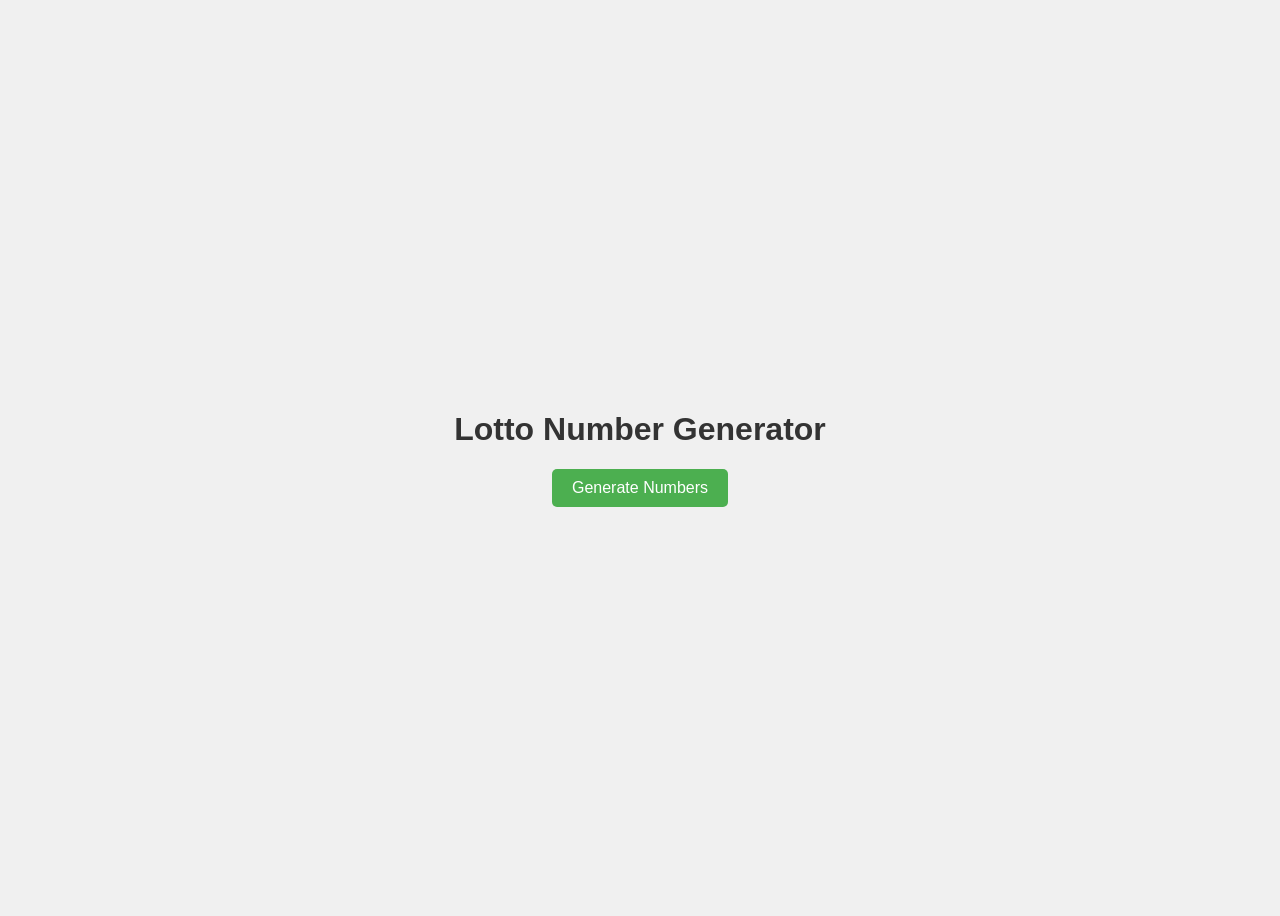
==== index.html @ 4470d8a5 "Upload product builder lecture files" ====
<!doctype html>
<html lang="en">
<head>
  <meta charset="UTF-8" />
  <meta name="viewport" content="width=device-width, initial-scale=1.0" />
  <title>Lotto Number Generator</title>
  <link href='/style.css' rel='stylesheet'>
</head>
<body>
  <h1>Lotto Number Generator</h1>
  <button id="generate-btn">Generate Numbers</button>
  <div id="lotto-numbers"></div>
  <script defer type="text/javascript" src="/main.js"></script>
</body>
</html>
---- style.css ----
body {
    font-family: sans-serif;
    display: flex;
    flex-direction: column;
    align-items: center;
    justify-content: center;
    min-height: 100vh;
    background-color: #f0f0f0;
}

h1 {
    color: #333;
}

#generate-btn {
    padding: 10px 20px;
    font-size: 16px;
    border: none;
    border-radius: 5px;
    background-color: #4CAF50;
    color: white;
    cursor: pointer;
    margin-bottom: 20px;
}

#lotto-numbers {
    display: flex;
    gap: 10px;
}

.lotto-number {
    display: flex;
    align-items: center;
    justify-content: center;
    width: 50px;
    height: 50px;
    border-radius: 50%;
    background-color: #fff;
    border: 2px solid #ccc;
    font-size: 20px;
    font-weight: bold;
}
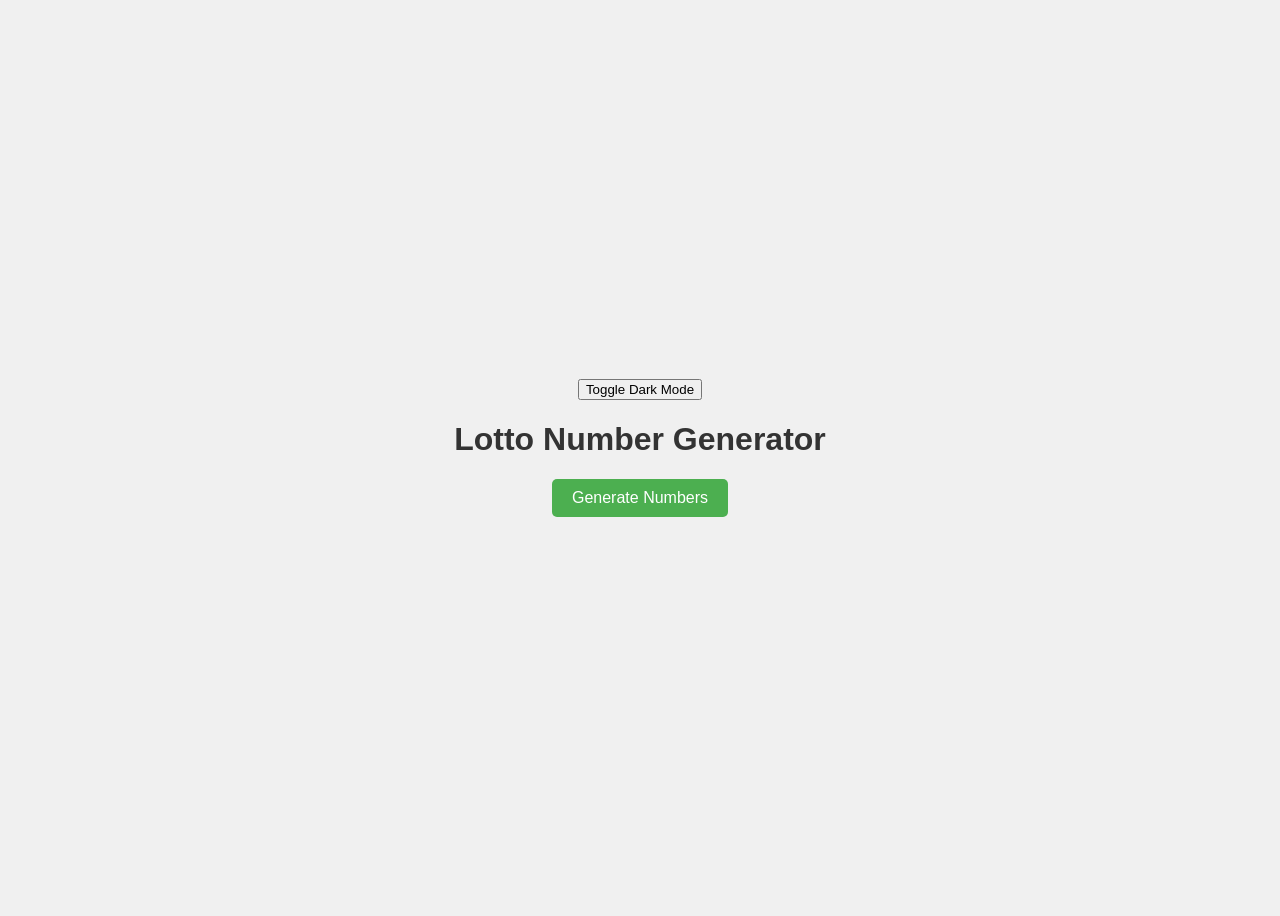
==== commit 1dabd646: "Add dark mode toggle button to index.html Co-Authored-By: Claude Sonnet 4.6 <noreply@anthropic.com>" ====
--- a/index.html
+++ b/index.html
@@ -7,6 +7,9 @@
   <link href='/style.css' rel='stylesheet'>
 </head>
 <body>
+  <div class="theme-toggle">
+    <button id="theme-btn">Toggle Dark Mode</button>
+  </div>
   <h1>Lotto Number Generator</h1>
   <button id="generate-btn">Generate Numbers</button>
   <div id="lotto-numbers"></div>
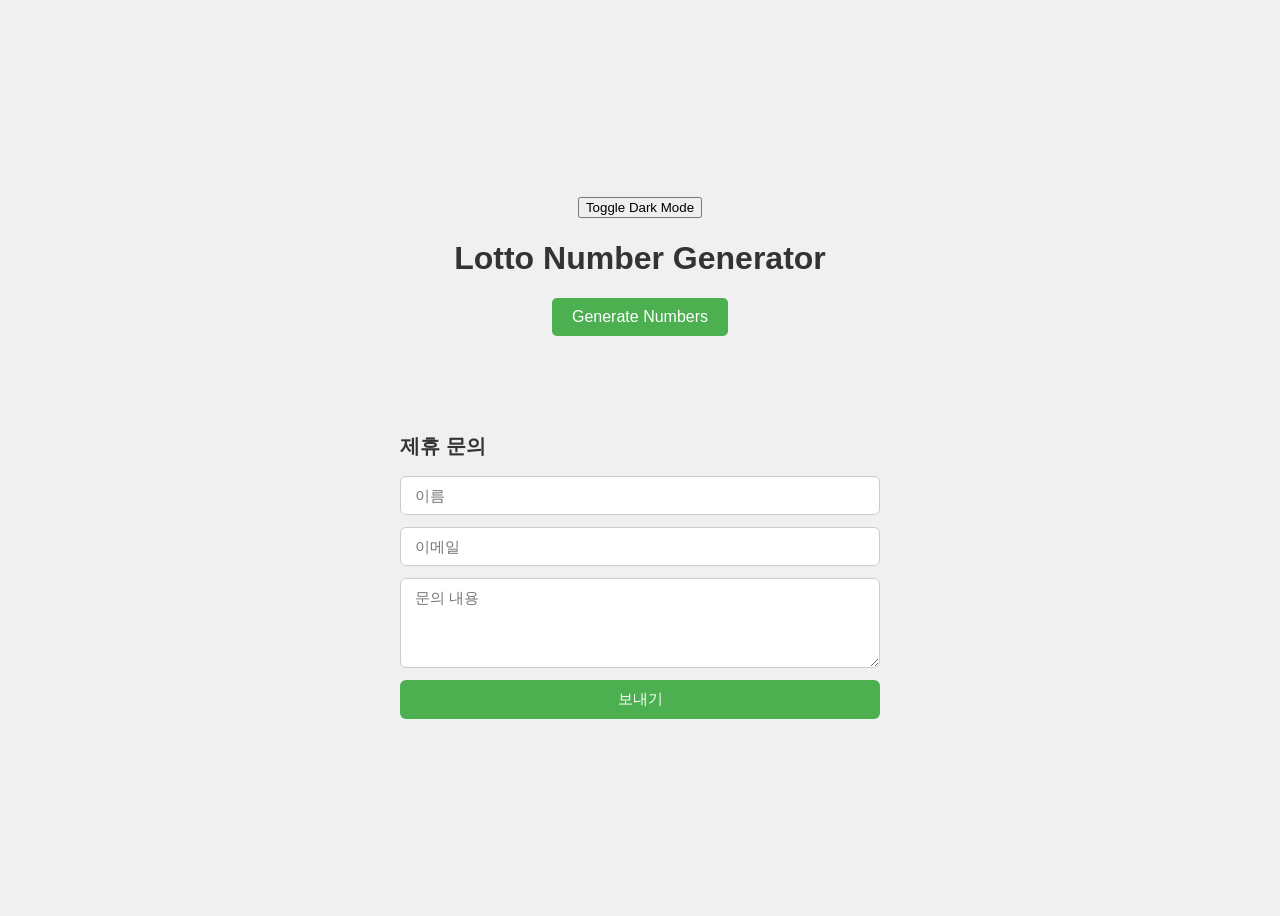
==== commit 494ad7a3: "Add Formspree partnership inquiry form Co-Authored-By: Claude Sonnet 4.6 <noreply@anthropic.com>" ====
--- a/index.html
+++ b/index.html
@@ -13,6 +13,18 @@
   <h1>Lotto Number Generator</h1>
   <button id="generate-btn">Generate Numbers</button>
   <div id="lotto-numbers"></div>
-  <script defer type="text/javascript" src="/main.js"></script>
+
+  <section class="contact-section">
+    <h2>제휴 문의</h2>
+    <form id="contact-form" action="https://formspree.io/f/xgollyjg" method="POST">
+      <input type="text" name="name" placeholder="이름" required />
+      <input type="email" name="email" placeholder="이메일" required />
+      <textarea name="message" placeholder="문의 내용" rows="4" required></textarea>
+      <button type="submit">보내기</button>
+    </form>
+    <p id="form-success" style="display:none;">문의가 접수되었습니다. 감사합니다!</p>
+  </section>
+
+  <script defer type="text/javascript" src="/main.js?v=4"></script>
 </body>
 </html>
--- a/style.css
+++ b/style.css
@@ -40,3 +40,78 @@
     font-size: 20px;
     font-weight: bold;
 }
+
+.contact-section {
+    margin-top: 60px;
+    width: 100%;
+    max-width: 480px;
+}
+
+.contact-section h2 {
+    margin-bottom: 16px;
+    font-size: 20px;
+    color: #333;
+}
+
+#contact-form {
+    display: flex;
+    flex-direction: column;
+    gap: 12px;
+}
+
+#contact-form input,
+#contact-form textarea {
+    padding: 10px 14px;
+    font-size: 15px;
+    border: 1px solid #ccc;
+    border-radius: 6px;
+    width: 100%;
+    box-sizing: border-box;
+    font-family: sans-serif;
+}
+
+#contact-form button {
+    padding: 10px;
+    font-size: 15px;
+    background-color: #4CAF50;
+    color: white;
+    border: none;
+    border-radius: 6px;
+    cursor: pointer;
+}
+
+#contact-form button:hover {
+    background-color: #45a049;
+}
+
+#form-success {
+    margin-top: 12px;
+    color: #4CAF50;
+    font-weight: bold;
+}
+
+body.dark {
+    background-color: #1a1a1a;
+    color: #f0f0f0;
+}
+
+body.dark h1 {
+    color: #f0f0f0;
+}
+
+body.dark .lotto-number {
+    background-color: #333;
+    border-color: #555;
+    color: #f0f0f0;
+}
+
+body.dark .contact-section h2 {
+    color: #f0f0f0;
+}
+
+body.dark #contact-form input,
+body.dark #contact-form textarea {
+    background-color: #2a2a2a;
+    border-color: #555;
+    color: #f0f0f0;
+}
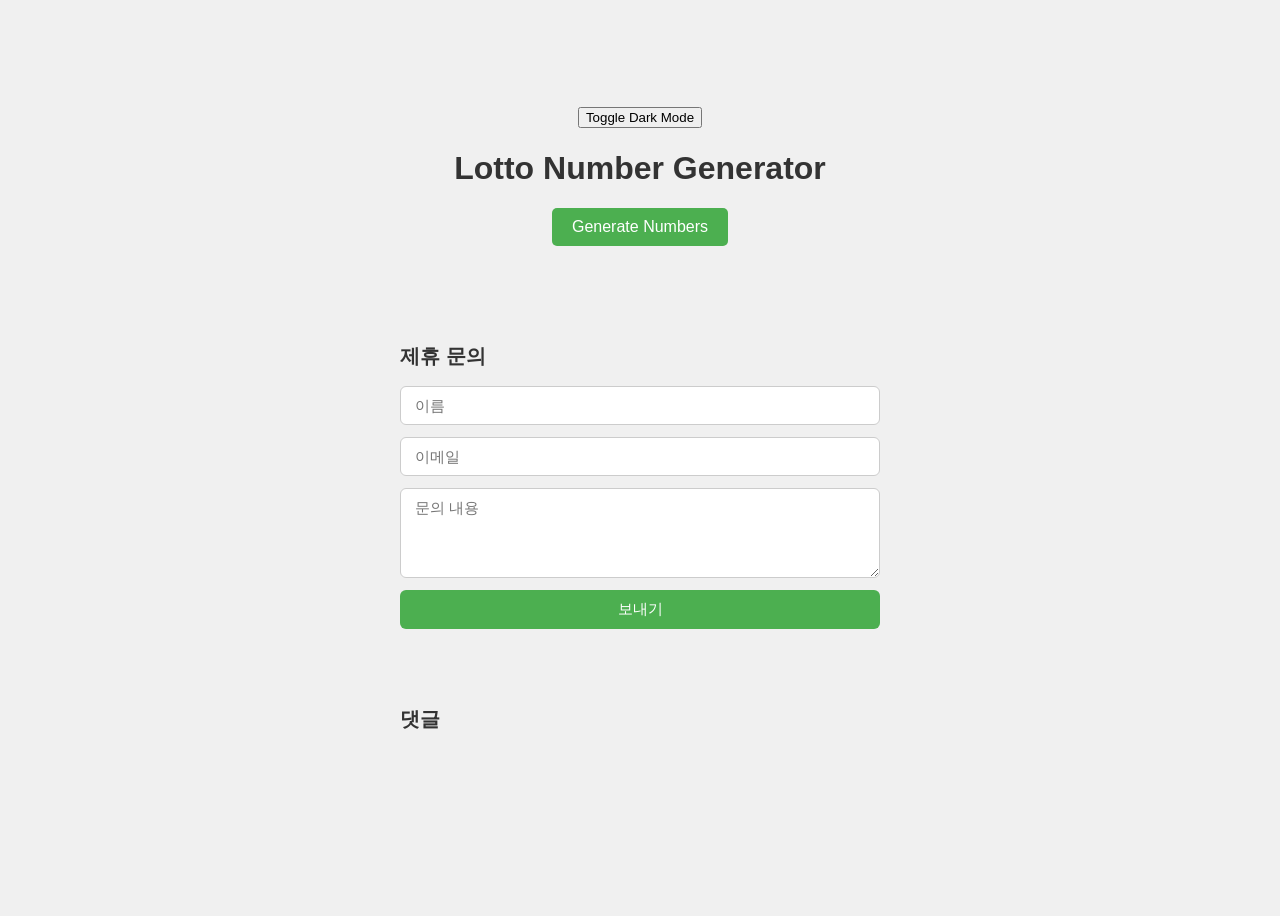
==== commit 45df30cb: "Add Disqus comments section to page bottom Co-Authored-By: Claude Sonnet 4.6 <noreply@anthropic.com>" ====
--- a/index.html
+++ b/index.html
@@ -25,6 +25,20 @@
     <p id="form-success" style="display:none;">문의가 접수되었습니다. 감사합니다!</p>
   </section>
 
+  <section class="disqus-section">
+    <h2>댓글</h2>
+    <div id="disqus_thread"></div>
+    <script>
+      (function() {
+        var d = document, s = d.createElement('script');
+        s.src = 'https://productbuilder-xa1wanpqzl.disqus.com/embed.js';
+        s.setAttribute('data-timestamp', +new Date());
+        (d.head || d.body).appendChild(s);
+      })();
+    </script>
+    <noscript>댓글을 보려면 JavaScript를 활성화해주세요. <a href="https://disqus.com/?ref_noscript">comments powered by Disqus.</a></noscript>
+  </section>
+
   <script defer type="text/javascript" src="/main.js?v=4"></script>
 </body>
 </html>
--- a/style.css
+++ b/style.css
@@ -105,6 +105,23 @@
     color: #f0f0f0;
 }
 
+.disqus-section {
+    margin-top: 60px;
+    width: 100%;
+    max-width: 480px;
+    margin-bottom: 60px;
+}
+
+.disqus-section h2 {
+    margin-bottom: 16px;
+    font-size: 20px;
+    color: #333;
+}
+
+body.dark .disqus-section h2 {
+    color: #f0f0f0;
+}
+
 body.dark .contact-section h2 {
     color: #f0f0f0;
 }
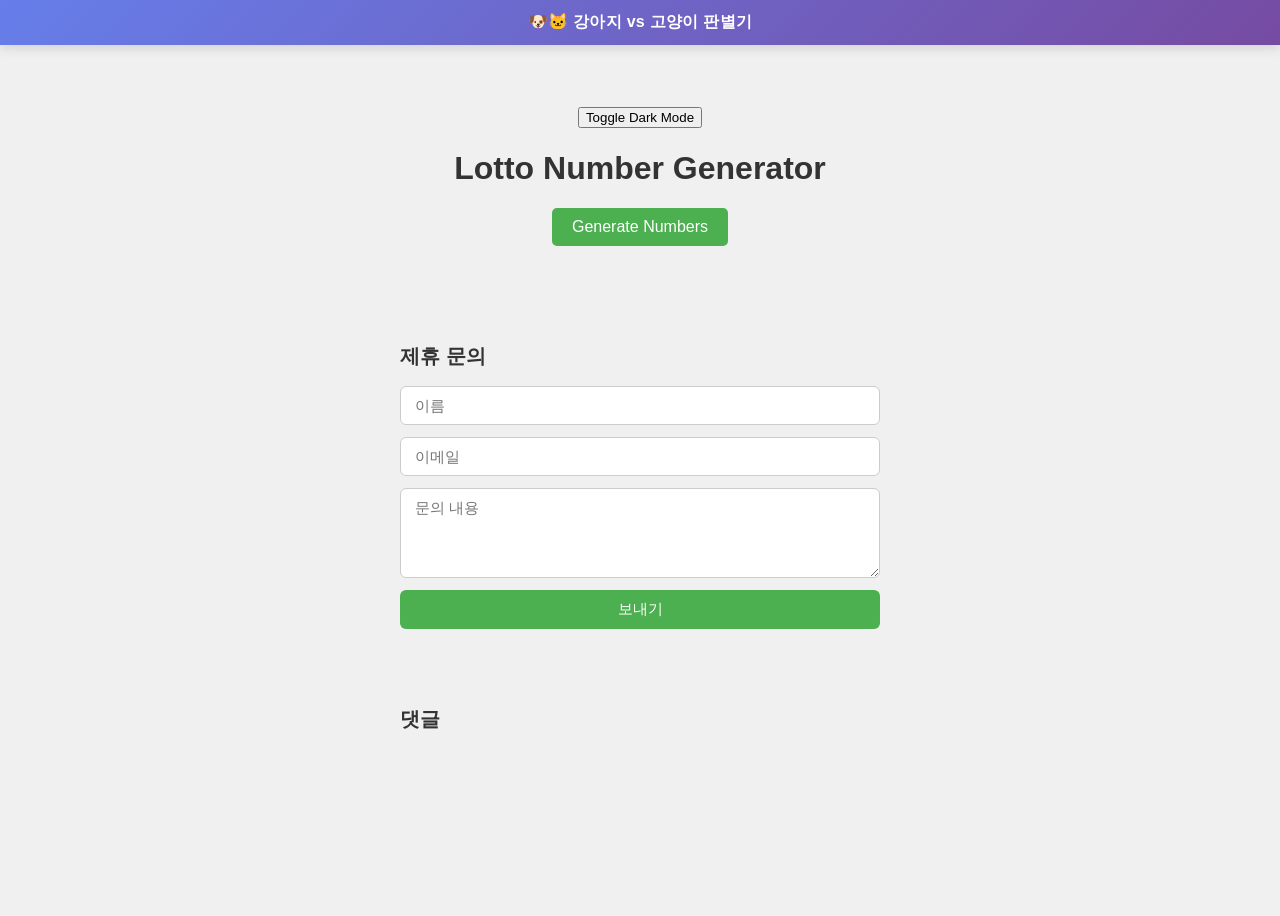
==== commit 10d76c85: "Add dog/cat AI classifier page with Teachable Machine model Co-Authored-By: Claude Sonnet 4.6 <norep" ====
--- a/index.html
+++ b/index.html
@@ -7,6 +7,12 @@
   <link href='/style.css' rel='stylesheet'>
 </head>
 <body>
+  <nav class="top-nav">
+    <a href="/classifier.html" class="nav-link">
+      🐶🐱 강아지 vs 고양이 판별기
+    </a>
+  </nav>
+
   <div class="theme-toggle">
     <button id="theme-btn">Toggle Dark Mode</button>
   </div>
--- a/style.css
+++ b/style.css
@@ -6,6 +6,32 @@
     justify-content: center;
     min-height: 100vh;
     background-color: #f0f0f0;
+}
+
+.top-nav {
+    position: fixed;
+    top: 0;
+    left: 0;
+    right: 0;
+    display: flex;
+    justify-content: center;
+    padding: 12px 20px;
+    background: linear-gradient(135deg, #667eea, #764ba2);
+    box-shadow: 0 2px 12px rgba(0,0,0,0.15);
+    z-index: 100;
+}
+
+.nav-link {
+    color: white;
+    text-decoration: none;
+    font-size: 16px;
+    font-weight: bold;
+    letter-spacing: 0.3px;
+    transition: opacity 0.2s;
+}
+
+.nav-link:hover {
+    opacity: 0.8;
 }
 
 h1 {
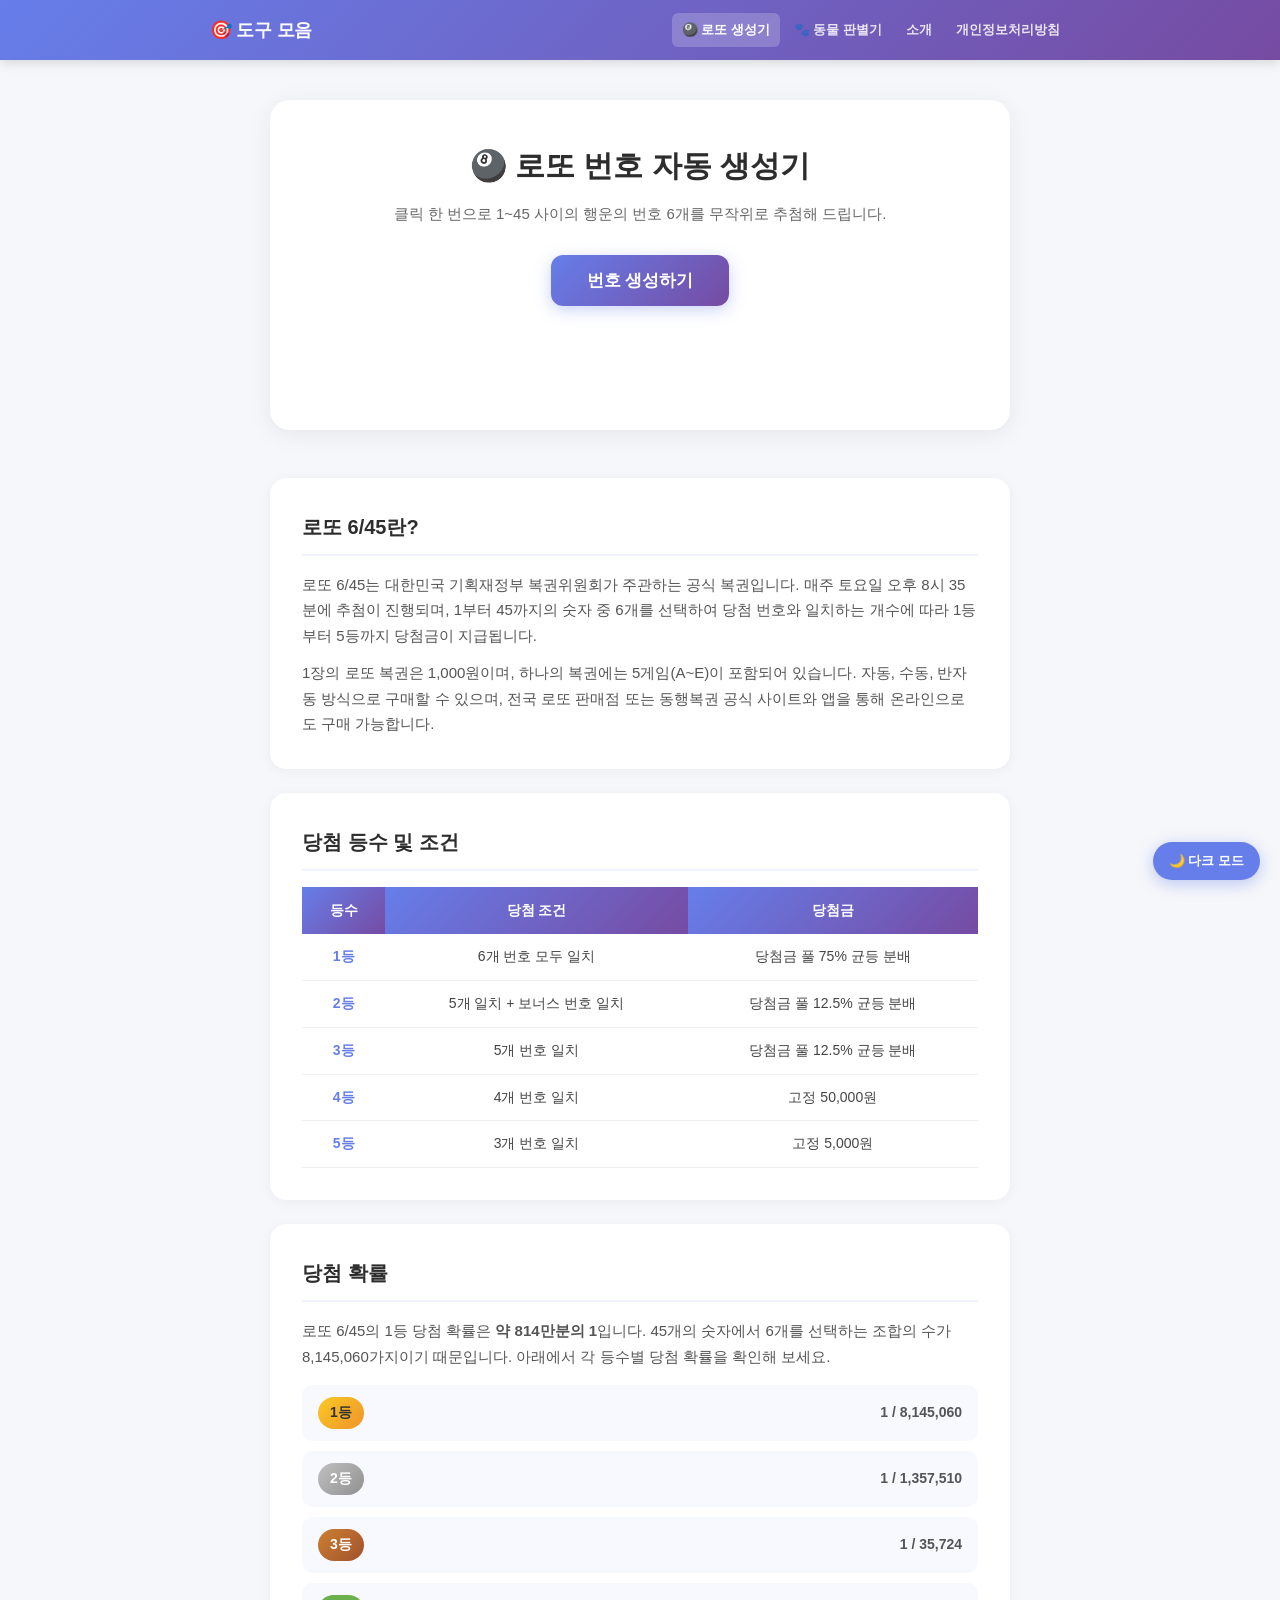
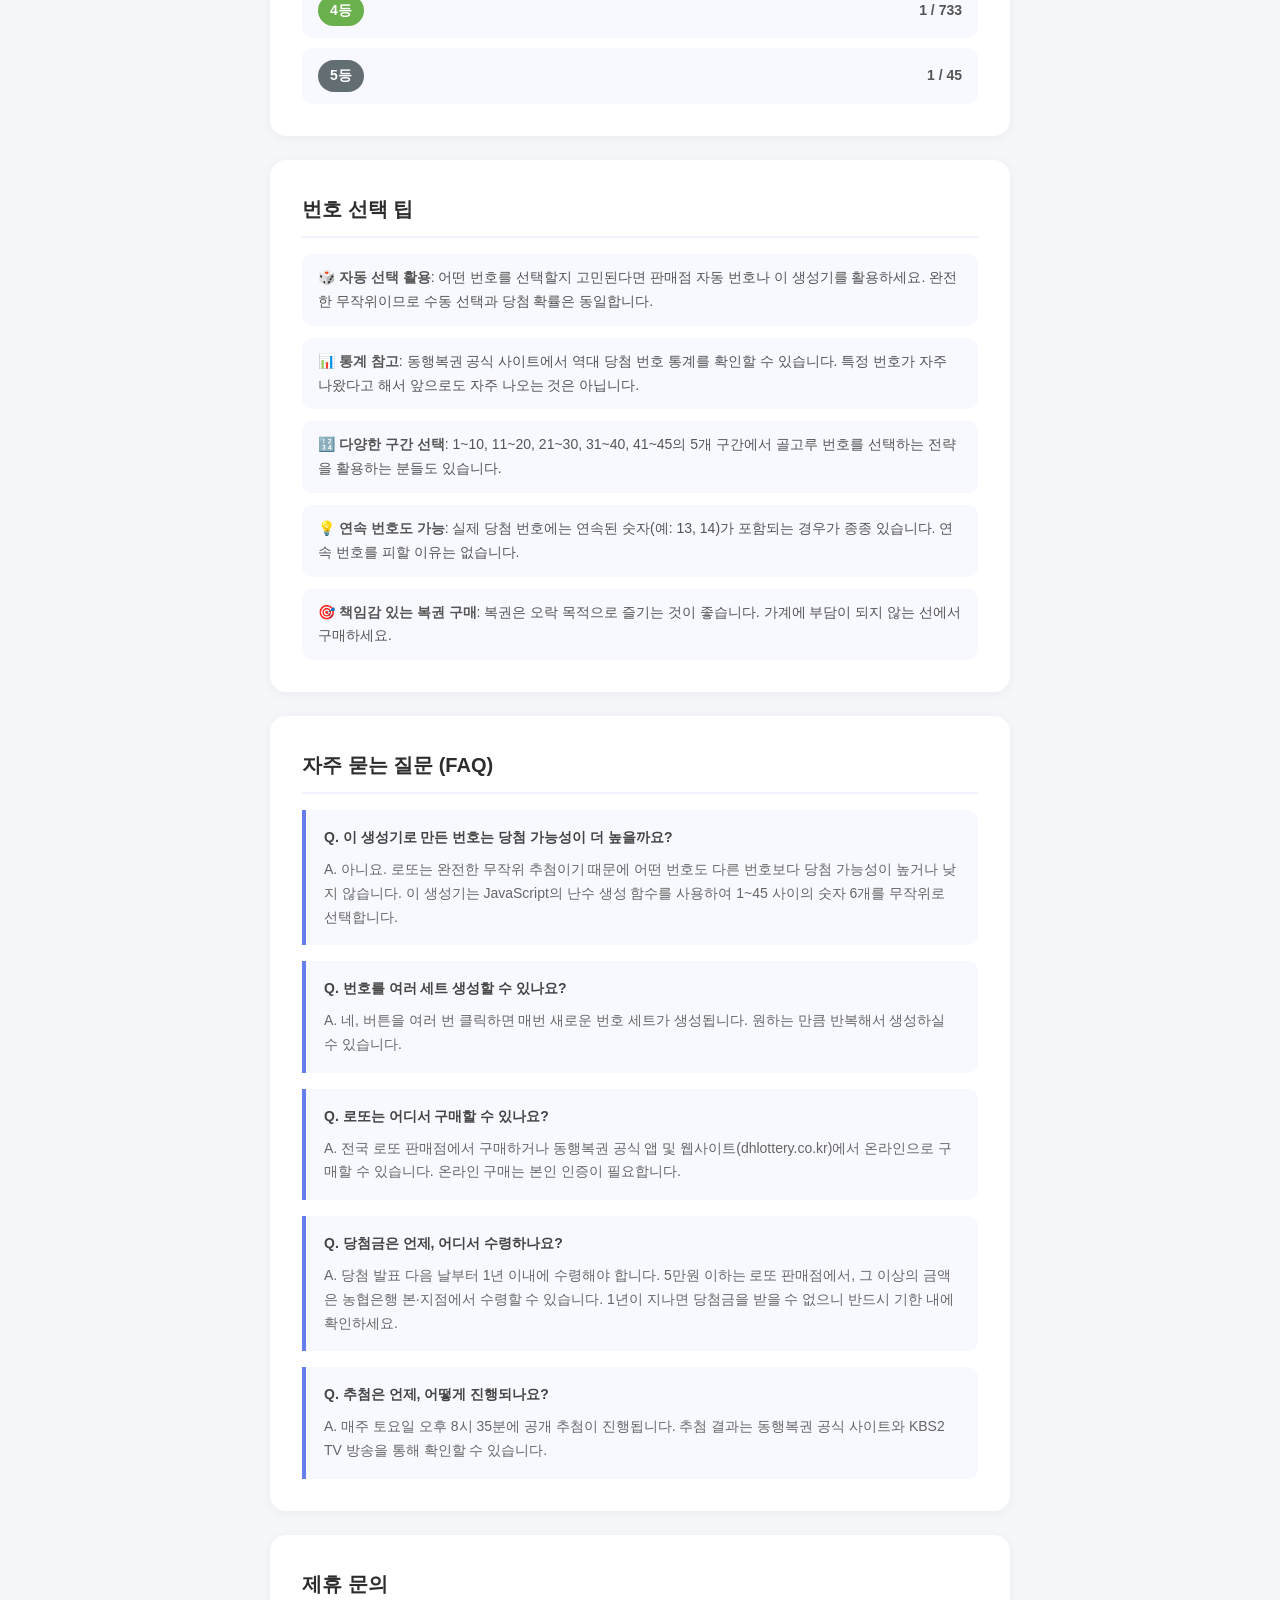
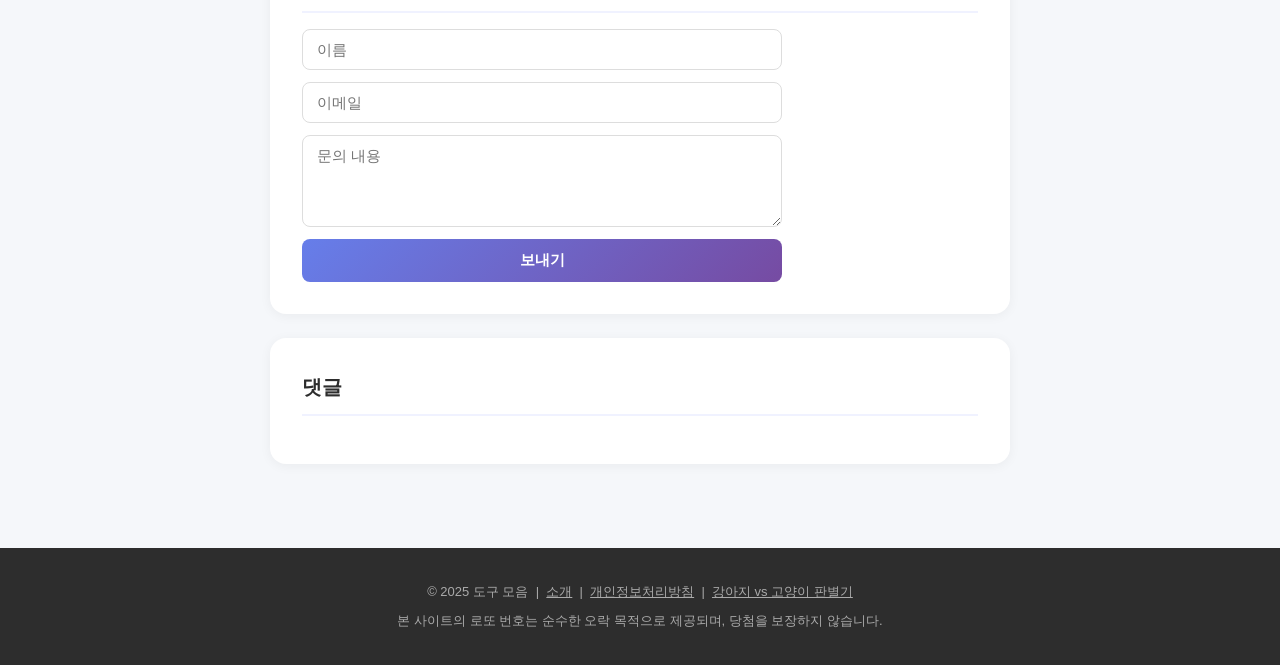
==== commit f27881b0: "Add AdSense, optimize site for review: rich content, nav, privacy policy, about page - Add Google Ad" ====
--- a/index.html
+++ b/index.html
@@ -1,50 +1,146 @@
 <!doctype html>
-<html lang="en">
+<html lang="ko">
 <head>
   <meta charset="UTF-8" />
   <meta name="viewport" content="width=device-width, initial-scale=1.0" />
-  <title>Lotto Number Generator</title>
+  <title>로또 번호 생성기 | 무료 행운의 번호 자동 추첨</title>
+  <meta name="description" content="무료 로또 번호 자동 생성기. 클릭 한 번으로 1~45 중 6개의 행운의 번호를 랜덤으로 추첨해 드립니다. 로또 6/45 당첨 확률, 등수 안내, 구매 방법까지 한눈에 확인하세요." />
   <link href='/style.css' rel='stylesheet'>
+  <meta name="google-adsense-account" content="ca-pub-1037309569216117">
+  <script async src="https://pagead2.googlesyndication.com/pagead/js/adsbygoogle.js?client=ca-pub-1037309569216117"
+     crossorigin="anonymous"></script>
 </head>
 <body>
   <nav class="top-nav">
-    <a href="/classifier.html" class="nav-link">
-      🐶🐱 강아지 vs 고양이 판별기
-    </a>
+    <div class="nav-inner">
+      <a href="/" class="nav-logo">🎯 도구 모음</a>
+      <div class="nav-links">
+        <a href="/" class="nav-link active">🎱 로또 생성기</a>
+        <a href="/classifier.html" class="nav-link">🐾 동물 판별기</a>
+        <a href="/about.html" class="nav-link">소개</a>
+        <a href="/privacy.html" class="nav-link">개인정보처리방침</a>
+      </div>
+    </div>
   </nav>
 
   <div class="theme-toggle">
-    <button id="theme-btn">Toggle Dark Mode</button>
+    <button id="theme-btn">🌙 다크 모드</button>
   </div>
-  <h1>Lotto Number Generator</h1>
-  <button id="generate-btn">Generate Numbers</button>
-  <div id="lotto-numbers"></div>
 
-  <section class="contact-section">
-    <h2>제휴 문의</h2>
-    <form id="contact-form" action="https://formspree.io/f/xgollyjg" method="POST">
-      <input type="text" name="name" placeholder="이름" required />
-      <input type="email" name="email" placeholder="이메일" required />
-      <textarea name="message" placeholder="문의 내용" rows="4" required></textarea>
-      <button type="submit">보내기</button>
-    </form>
-    <p id="form-success" style="display:none;">문의가 접수되었습니다. 감사합니다!</p>
-  </section>
+  <main class="main-wrap">
 
-  <section class="disqus-section">
-    <h2>댓글</h2>
-    <div id="disqus_thread"></div>
-    <script>
-      (function() {
-        var d = document, s = d.createElement('script');
-        s.src = 'https://productbuilder-xa1wanpqzl.disqus.com/embed.js';
-        s.setAttribute('data-timestamp', +new Date());
-        (d.head || d.body).appendChild(s);
-      })();
-    </script>
-    <noscript>댓글을 보려면 JavaScript를 활성화해주세요. <a href="https://disqus.com/?ref_noscript">comments powered by Disqus.</a></noscript>
-  </section>
+    <section class="hero-section">
+      <h1>🎱 로또 번호 자동 생성기</h1>
+      <p class="hero-desc">클릭 한 번으로 1~45 사이의 행운의 번호 6개를 무작위로 추첨해 드립니다.</p>
+      <button id="generate-btn">번호 생성하기</button>
+      <div id="lotto-numbers"></div>
+    </section>
 
-  <script defer type="text/javascript" src="/main.js?v=4"></script>
+    <section class="content-section">
+      <h2>로또 6/45란?</h2>
+      <p>로또 6/45는 대한민국 기획재정부 복권위원회가 주관하는 공식 복권입니다. 매주 토요일 오후 8시 35분에 추첨이 진행되며, 1부터 45까지의 숫자 중 6개를 선택하여 당첨 번호와 일치하는 개수에 따라 1등부터 5등까지 당첨금이 지급됩니다.</p>
+      <p>1장의 로또 복권은 1,000원이며, 하나의 복권에는 5게임(A~E)이 포함되어 있습니다. 자동, 수동, 반자동 방식으로 구매할 수 있으며, 전국 로또 판매점 또는 동행복권 공식 사이트와 앱을 통해 온라인으로도 구매 가능합니다.</p>
+    </section>
+
+    <section class="content-section">
+      <h2>당첨 등수 및 조건</h2>
+      <div class="table-wrap">
+        <table class="info-table">
+          <thead>
+            <tr><th>등수</th><th>당첨 조건</th><th>당첨금</th></tr>
+          </thead>
+          <tbody>
+            <tr><td>1등</td><td>6개 번호 모두 일치</td><td>당첨금 풀 75% 균등 분배</td></tr>
+            <tr><td>2등</td><td>5개 일치 + 보너스 번호 일치</td><td>당첨금 풀 12.5% 균등 분배</td></tr>
+            <tr><td>3등</td><td>5개 번호 일치</td><td>당첨금 풀 12.5% 균등 분배</td></tr>
+            <tr><td>4등</td><td>4개 번호 일치</td><td>고정 50,000원</td></tr>
+            <tr><td>5등</td><td>3개 번호 일치</td><td>고정 5,000원</td></tr>
+          </tbody>
+        </table>
+      </div>
+    </section>
+
+    <section class="content-section">
+      <h2>당첨 확률</h2>
+      <p>로또 6/45의 1등 당첨 확률은 <strong>약 814만분의 1</strong>입니다. 45개의 숫자에서 6개를 선택하는 조합의 수가 8,145,060가지이기 때문입니다. 아래에서 각 등수별 당첨 확률을 확인해 보세요.</p>
+      <div class="prob-list">
+        <div class="prob-item"><span class="prob-rank rank1">1등</span><span class="prob-num">1 / 8,145,060</span></div>
+        <div class="prob-item"><span class="prob-rank rank2">2등</span><span class="prob-num">1 / 1,357,510</span></div>
+        <div class="prob-item"><span class="prob-rank rank3">3등</span><span class="prob-num">1 / 35,724</span></div>
+        <div class="prob-item"><span class="prob-rank rank4">4등</span><span class="prob-num">1 / 733</span></div>
+        <div class="prob-item"><span class="prob-rank rank5">5등</span><span class="prob-num">1 / 45</span></div>
+      </div>
+    </section>
+
+    <section class="content-section">
+      <h2>번호 선택 팁</h2>
+      <ul class="tip-list">
+        <li>🎲 <strong>자동 선택 활용</strong>: 어떤 번호를 선택할지 고민된다면 판매점 자동 번호나 이 생성기를 활용하세요. 완전한 무작위이므로 수동 선택과 당첨 확률은 동일합니다.</li>
+        <li>📊 <strong>통계 참고</strong>: 동행복권 공식 사이트에서 역대 당첨 번호 통계를 확인할 수 있습니다. 특정 번호가 자주 나왔다고 해서 앞으로도 자주 나오는 것은 아닙니다.</li>
+        <li>🔢 <strong>다양한 구간 선택</strong>: 1~10, 11~20, 21~30, 31~40, 41~45의 5개 구간에서 골고루 번호를 선택하는 전략을 활용하는 분들도 있습니다.</li>
+        <li>💡 <strong>연속 번호도 가능</strong>: 실제 당첨 번호에는 연속된 숫자(예: 13, 14)가 포함되는 경우가 종종 있습니다. 연속 번호를 피할 이유는 없습니다.</li>
+        <li>🎯 <strong>책임감 있는 복권 구매</strong>: 복권은 오락 목적으로 즐기는 것이 좋습니다. 가계에 부담이 되지 않는 선에서 구매하세요.</li>
+      </ul>
+    </section>
+
+    <section class="content-section">
+      <h2>자주 묻는 질문 (FAQ)</h2>
+      <div class="faq-list">
+        <div class="faq-item">
+          <h3>Q. 이 생성기로 만든 번호는 당첨 가능성이 더 높을까요?</h3>
+          <p>A. 아니요. 로또는 완전한 무작위 추첨이기 때문에 어떤 번호도 다른 번호보다 당첨 가능성이 높거나 낮지 않습니다. 이 생성기는 JavaScript의 난수 생성 함수를 사용하여 1~45 사이의 숫자 6개를 무작위로 선택합니다.</p>
+        </div>
+        <div class="faq-item">
+          <h3>Q. 번호를 여러 세트 생성할 수 있나요?</h3>
+          <p>A. 네, 버튼을 여러 번 클릭하면 매번 새로운 번호 세트가 생성됩니다. 원하는 만큼 반복해서 생성하실 수 있습니다.</p>
+        </div>
+        <div class="faq-item">
+          <h3>Q. 로또는 어디서 구매할 수 있나요?</h3>
+          <p>A. 전국 로또 판매점에서 구매하거나 동행복권 공식 앱 및 웹사이트(dhlottery.co.kr)에서 온라인으로 구매할 수 있습니다. 온라인 구매는 본인 인증이 필요합니다.</p>
+        </div>
+        <div class="faq-item">
+          <h3>Q. 당첨금은 언제, 어디서 수령하나요?</h3>
+          <p>A. 당첨 발표 다음 날부터 1년 이내에 수령해야 합니다. 5만원 이하는 로또 판매점에서, 그 이상의 금액은 농협은행 본·지점에서 수령할 수 있습니다. 1년이 지나면 당첨금을 받을 수 없으니 반드시 기한 내에 확인하세요.</p>
+        </div>
+        <div class="faq-item">
+          <h3>Q. 추첨은 언제, 어떻게 진행되나요?</h3>
+          <p>A. 매주 토요일 오후 8시 35분에 공개 추첨이 진행됩니다. 추첨 결과는 동행복권 공식 사이트와 KBS2 TV 방송을 통해 확인할 수 있습니다.</p>
+        </div>
+      </div>
+    </section>
+
+    <section class="contact-section">
+      <h2>제휴 문의</h2>
+      <form id="contact-form" action="https://formspree.io/f/xgollyjg" method="POST">
+        <input type="text" name="name" placeholder="이름" required />
+        <input type="email" name="email" placeholder="이메일" required />
+        <textarea name="message" placeholder="문의 내용" rows="4" required></textarea>
+        <button type="submit">보내기</button>
+      </form>
+      <p id="form-success" style="display:none;">문의가 접수되었습니다. 감사합니다!</p>
+    </section>
+
+    <section class="disqus-section">
+      <h2>댓글</h2>
+      <div id="disqus_thread"></div>
+      <script>
+        (function() {
+          var d = document, s = d.createElement('script');
+          s.src = 'https://productbuilder-xa1wanpqzl.disqus.com/embed.js';
+          s.setAttribute('data-timestamp', +new Date());
+          (d.head || d.body).appendChild(s);
+        })();
+      </script>
+      <noscript>댓글을 보려면 JavaScript를 활성화해주세요. <a href="https://disqus.com/?ref_noscript">comments powered by Disqus.</a></noscript>
+    </section>
+
+  </main>
+
+  <footer class="site-footer">
+    <p>© 2025 도구 모음 &nbsp;|&nbsp; <a href="/about.html">소개</a> &nbsp;|&nbsp; <a href="/privacy.html">개인정보처리방침</a> &nbsp;|&nbsp; <a href="/classifier.html">강아지 vs 고양이 판별기</a></p>
+    <p style="margin-top:6px;">본 사이트의 로또 번호는 순수한 오락 목적으로 제공되며, 당첨을 보장하지 않습니다.</p>
+  </footer>
+
+  <script defer type="text/javascript" src="/main.js?v=5"></script>
 </body>
 </html>
--- a/style.css
+++ b/style.css
@@ -1,160 +1,509 @@
+/* ===== RESET & BASE ===== */
+*, *::before, *::after { box-sizing: border-box; margin: 0; padding: 0; }
+
 body {
-    font-family: sans-serif;
-    display: flex;
-    flex-direction: column;
-    align-items: center;
-    justify-content: center;
-    min-height: 100vh;
-    background-color: #f0f0f0;
-}
-
+  font-family: 'Apple SD Gothic Neo', 'Malgun Gothic', sans-serif;
+  background-color: #f5f7fa;
+  color: #333;
+  line-height: 1.7;
+  padding-top: 60px;
+}
+
+a { color: #667eea; text-decoration: none; }
+a:hover { text-decoration: underline; }
+
+/* ===== NAV ===== */
 .top-nav {
-    position: fixed;
-    top: 0;
-    left: 0;
-    right: 0;
-    display: flex;
-    justify-content: center;
-    padding: 12px 20px;
-    background: linear-gradient(135deg, #667eea, #764ba2);
-    box-shadow: 0 2px 12px rgba(0,0,0,0.15);
-    z-index: 100;
+  position: fixed;
+  top: 0; left: 0; right: 0;
+  background: linear-gradient(135deg, #667eea, #764ba2);
+  box-shadow: 0 2px 12px rgba(0,0,0,0.15);
+  z-index: 100;
+  height: 60px;
+}
+
+.nav-inner {
+  max-width: 900px;
+  margin: 0 auto;
+  padding: 0 20px;
+  height: 100%;
+  display: flex;
+  align-items: center;
+  justify-content: space-between;
+  gap: 16px;
+}
+
+.nav-logo {
+  color: white;
+  font-size: 18px;
+  font-weight: 800;
+  letter-spacing: -0.3px;
+  text-decoration: none;
+  white-space: nowrap;
+}
+
+.nav-links {
+  display: flex;
+  gap: 4px;
+  flex-wrap: wrap;
+  justify-content: flex-end;
 }
 
 .nav-link {
-    color: white;
-    text-decoration: none;
-    font-size: 16px;
-    font-weight: bold;
-    letter-spacing: 0.3px;
-    transition: opacity 0.2s;
-}
-
-.nav-link:hover {
-    opacity: 0.8;
-}
-
-h1 {
-    color: #333;
+  color: rgba(255,255,255,0.85);
+  text-decoration: none;
+  font-size: 13px;
+  font-weight: 600;
+  padding: 6px 10px;
+  border-radius: 6px;
+  transition: background 0.2s, color 0.2s;
+  white-space: nowrap;
+}
+
+.nav-link:hover,
+.nav-link.active {
+  background: rgba(255,255,255,0.2);
+  color: white;
+  text-decoration: none;
+}
+
+/* ===== THEME TOGGLE ===== */
+.theme-toggle {
+  position: fixed;
+  bottom: 20px;
+  right: 20px;
+  z-index: 200;
+}
+
+#theme-btn {
+  padding: 10px 16px;
+  font-size: 13px;
+  font-weight: bold;
+  border: none;
+  border-radius: 50px;
+  background: #667eea;
+  color: white;
+  cursor: pointer;
+  box-shadow: 0 4px 16px rgba(102,126,234,0.4);
+  transition: opacity 0.2s;
+}
+#theme-btn:hover { opacity: 0.85; }
+
+/* ===== MAIN WRAP ===== */
+.main-wrap {
+  max-width: 780px;
+  margin: 0 auto;
+  padding: 40px 20px 60px;
+}
+
+/* ===== HERO / TOOL SECTION ===== */
+.hero-section {
+  text-align: center;
+  margin-bottom: 48px;
+  background: white;
+  border-radius: 20px;
+  padding: 40px 32px;
+  box-shadow: 0 4px 24px rgba(0,0,0,0.07);
+}
+
+.hero-section h1 {
+  font-size: 30px;
+  font-weight: 800;
+  color: #2d2d2d;
+  margin-bottom: 10px;
+}
+
+.hero-desc {
+  color: #666;
+  font-size: 15px;
+  margin-bottom: 28px;
 }
 
 #generate-btn {
-    padding: 10px 20px;
-    font-size: 16px;
-    border: none;
-    border-radius: 5px;
-    background-color: #4CAF50;
-    color: white;
-    cursor: pointer;
-    margin-bottom: 20px;
-}
+  padding: 14px 36px;
+  font-size: 17px;
+  font-weight: bold;
+  border: none;
+  border-radius: 12px;
+  background: linear-gradient(135deg, #667eea, #764ba2);
+  color: white;
+  cursor: pointer;
+  margin-bottom: 28px;
+  transition: opacity 0.2s, transform 0.1s;
+  box-shadow: 0 4px 16px rgba(102,126,234,0.35);
+}
+#generate-btn:hover { opacity: 0.9; transform: translateY(-1px); }
+#generate-btn:active { transform: translateY(0); }
 
 #lotto-numbers {
-    display: flex;
-    gap: 10px;
+  display: flex;
+  gap: 10px;
+  justify-content: center;
+  flex-wrap: wrap;
+  min-height: 56px;
 }
 
 .lotto-number {
-    display: flex;
-    align-items: center;
-    justify-content: center;
-    width: 50px;
-    height: 50px;
-    border-radius: 50%;
-    background-color: #fff;
-    border: 2px solid #ccc;
-    font-size: 20px;
-    font-weight: bold;
-}
-
+  display: flex;
+  align-items: center;
+  justify-content: center;
+  width: 52px;
+  height: 52px;
+  border-radius: 50%;
+  font-size: 20px;
+  font-weight: 800;
+  color: white;
+  box-shadow: 0 3px 10px rgba(0,0,0,0.15);
+}
+
+/* Lotto number color bands */
+.lotto-number.band1 { background: #f9ca24; color: #333; }
+.lotto-number.band2 { background: #6ab04c; }
+.lotto-number.band3 { background: #eb4d4b; }
+.lotto-number.band4 { background: #7d5fff; }
+.lotto-number.band5 { background: #636e72; }
+
+/* ===== CONTENT SECTIONS ===== */
+.content-section {
+  background: white;
+  border-radius: 16px;
+  padding: 32px;
+  margin-bottom: 24px;
+  box-shadow: 0 2px 12px rgba(0,0,0,0.05);
+}
+
+.content-section h2 {
+  font-size: 20px;
+  font-weight: 800;
+  color: #2d2d2d;
+  margin-bottom: 16px;
+  padding-bottom: 10px;
+  border-bottom: 2px solid #f0f2ff;
+}
+
+.content-section p {
+  color: #555;
+  font-size: 15px;
+  margin-bottom: 12px;
+}
+.content-section p:last-child { margin-bottom: 0; }
+
+/* ===== TABLE ===== */
+.table-wrap { overflow-x: auto; }
+
+.info-table {
+  width: 100%;
+  border-collapse: collapse;
+  font-size: 14px;
+}
+
+.info-table th {
+  background: linear-gradient(135deg, #667eea, #764ba2);
+  color: white;
+  padding: 12px 14px;
+  text-align: center;
+  font-weight: 700;
+}
+
+.info-table td {
+  padding: 11px 14px;
+  text-align: center;
+  border-bottom: 1px solid #f0f0f0;
+  color: #444;
+}
+
+.info-table tbody tr:hover { background: #f8f8ff; }
+.info-table td:first-child { font-weight: 700; color: #667eea; }
+
+/* ===== PROBABILITY LIST ===== */
+.prob-list {
+  display: flex;
+  flex-direction: column;
+  gap: 10px;
+  margin-top: 16px;
+}
+
+.prob-item {
+  display: flex;
+  align-items: center;
+  justify-content: space-between;
+  background: #f8f9ff;
+  border-radius: 10px;
+  padding: 12px 16px;
+}
+
+.prob-rank {
+  font-size: 14px;
+  font-weight: 700;
+  padding: 4px 12px;
+  border-radius: 20px;
+  color: white;
+}
+.prob-rank.rank1 { background: linear-gradient(135deg, #f9ca24, #f0932b); color: #333; }
+.prob-rank.rank2 { background: linear-gradient(135deg, #c0c0c0, #909090); }
+.prob-rank.rank3 { background: linear-gradient(135deg, #cd7f32, #a0522d); }
+.prob-rank.rank4 { background: #6ab04c; }
+.prob-rank.rank5 { background: #636e72; }
+
+.prob-num { font-size: 14px; color: #555; font-weight: 600; }
+
+/* ===== FAQ ===== */
+.faq-list { display: flex; flex-direction: column; gap: 16px; }
+
+.faq-item {
+  background: #f8f9ff;
+  border-left: 4px solid #667eea;
+  border-radius: 0 10px 10px 0;
+  padding: 16px 18px;
+}
+
+.faq-item h3 {
+  font-size: 14px;
+  font-weight: 700;
+  color: #444;
+  margin-bottom: 8px;
+}
+
+.faq-item p {
+  font-size: 14px;
+  color: #666;
+  margin: 0;
+}
+
+/* ===== TIPS ===== */
+.tip-list {
+  list-style: none;
+  display: flex;
+  flex-direction: column;
+  gap: 12px;
+}
+
+.tip-list li {
+  font-size: 14px;
+  color: #555;
+  background: #f8f9ff;
+  padding: 12px 16px;
+  border-radius: 10px;
+}
+
+/* ===== CONTACT SECTION ===== */
 .contact-section {
-    margin-top: 60px;
-    width: 100%;
-    max-width: 480px;
+  background: white;
+  border-radius: 16px;
+  padding: 32px;
+  margin-bottom: 24px;
+  box-shadow: 0 2px 12px rgba(0,0,0,0.05);
 }
 
 .contact-section h2 {
-    margin-bottom: 16px;
-    font-size: 20px;
-    color: #333;
+  font-size: 20px;
+  font-weight: 800;
+  color: #2d2d2d;
+  margin-bottom: 16px;
+  padding-bottom: 10px;
+  border-bottom: 2px solid #f0f2ff;
 }
 
 #contact-form {
-    display: flex;
-    flex-direction: column;
-    gap: 12px;
+  display: flex;
+  flex-direction: column;
+  gap: 12px;
+  max-width: 480px;
 }
 
 #contact-form input,
 #contact-form textarea {
-    padding: 10px 14px;
-    font-size: 15px;
-    border: 1px solid #ccc;
-    border-radius: 6px;
-    width: 100%;
-    box-sizing: border-box;
-    font-family: sans-serif;
+  padding: 11px 14px;
+  font-size: 15px;
+  border: 1px solid #ddd;
+  border-radius: 8px;
+  width: 100%;
+  font-family: inherit;
+  transition: border-color 0.2s;
+}
+#contact-form input:focus,
+#contact-form textarea:focus {
+  outline: none;
+  border-color: #667eea;
 }
 
 #contact-form button {
-    padding: 10px;
-    font-size: 15px;
-    background-color: #4CAF50;
-    color: white;
-    border: none;
-    border-radius: 6px;
-    cursor: pointer;
-}
-
-#contact-form button:hover {
-    background-color: #45a049;
-}
+  padding: 12px;
+  font-size: 15px;
+  font-weight: bold;
+  background: linear-gradient(135deg, #667eea, #764ba2);
+  color: white;
+  border: none;
+  border-radius: 8px;
+  cursor: pointer;
+  transition: opacity 0.2s;
+}
+#contact-form button:hover { opacity: 0.88; }
 
 #form-success {
-    margin-top: 12px;
-    color: #4CAF50;
-    font-weight: bold;
-}
-
+  margin-top: 12px;
+  color: #4CAF50;
+  font-weight: bold;
+}
+
+/* ===== DISQUS ===== */
+.disqus-section {
+  background: white;
+  border-radius: 16px;
+  padding: 32px;
+  margin-bottom: 24px;
+  box-shadow: 0 2px 12px rgba(0,0,0,0.05);
+}
+
+.disqus-section h2 {
+  font-size: 20px;
+  font-weight: 800;
+  color: #2d2d2d;
+  margin-bottom: 16px;
+  padding-bottom: 10px;
+  border-bottom: 2px solid #f0f2ff;
+}
+
+/* ===== FOOTER ===== */
+.site-footer {
+  text-align: center;
+  padding: 32px 20px;
+  background: #2d2d2d;
+  color: #aaa;
+  font-size: 13px;
+  line-height: 1.8;
+}
+
+.site-footer a { color: #aaa; text-decoration: underline; }
+.site-footer a:hover { color: white; }
+
+/* ===== ABOUT / PRIVACY PAGE ===== */
+.page-header {
+  text-align: center;
+  margin-bottom: 32px;
+  padding: 40px 20px;
+  background: linear-gradient(135deg, #667eea, #764ba2);
+  color: white;
+  border-radius: 16px;
+}
+
+.page-header h1 {
+  font-size: 28px;
+  font-weight: 800;
+  margin-bottom: 8px;
+}
+
+.page-header p { opacity: 0.85; font-size: 15px; }
+
+.tool-card {
+  background: white;
+  border-radius: 16px;
+  padding: 28px;
+  margin-bottom: 16px;
+  box-shadow: 0 2px 12px rgba(0,0,0,0.05);
+  display: flex;
+  align-items: flex-start;
+  gap: 20px;
+}
+
+.tool-card-icon { font-size: 40px; }
+
+.tool-card h3 { font-size: 17px; font-weight: 800; color: #2d2d2d; margin-bottom: 6px; }
+.tool-card p { font-size: 14px; color: #666; margin: 0; }
+
+.tool-card a {
+  display: inline-block;
+  margin-top: 10px;
+  font-size: 13px;
+  font-weight: 700;
+  color: #667eea;
+}
+
+.privacy-section {
+  background: white;
+  border-radius: 16px;
+  padding: 32px;
+  margin-bottom: 20px;
+  box-shadow: 0 2px 12px rgba(0,0,0,0.05);
+}
+
+.privacy-section h2 {
+  font-size: 18px;
+  font-weight: 800;
+  color: #2d2d2d;
+  margin-bottom: 12px;
+}
+
+.privacy-section p,
+.privacy-section li {
+  font-size: 14px;
+  color: #555;
+  line-height: 1.8;
+  margin-bottom: 8px;
+}
+
+.privacy-section ul { padding-left: 20px; }
+
+/* ===== DARK MODE ===== */
 body.dark {
-    background-color: #1a1a1a;
-    color: #f0f0f0;
-}
-
-body.dark h1 {
-    color: #f0f0f0;
-}
-
-body.dark .lotto-number {
-    background-color: #333;
-    border-color: #555;
-    color: #f0f0f0;
-}
-
-.disqus-section {
-    margin-top: 60px;
-    width: 100%;
-    max-width: 480px;
-    margin-bottom: 60px;
-}
-
-.disqus-section h2 {
-    margin-bottom: 16px;
-    font-size: 20px;
-    color: #333;
-}
-
-body.dark .disqus-section h2 {
-    color: #f0f0f0;
-}
-
-body.dark .contact-section h2 {
-    color: #f0f0f0;
-}
+  background-color: #1a1a2e;
+  color: #e0e0e0;
+}
+
+body.dark .hero-section,
+body.dark .content-section,
+body.dark .contact-section,
+body.dark .disqus-section,
+body.dark .tool-card,
+body.dark .privacy-section {
+  background-color: #22223b;
+  color: #e0e0e0;
+}
+
+body.dark .hero-section h1,
+body.dark .content-section h2,
+body.dark .contact-section h2,
+body.dark .disqus-section h2,
+body.dark .page-header h1,
+body.dark .tool-card h3,
+body.dark .privacy-section h2 {
+  color: #e0e0e0;
+}
+
+body.dark .content-section p,
+body.dark .faq-item p,
+body.dark .tip-list li,
+body.dark .prob-num,
+body.dark .tool-card p,
+body.dark .privacy-section p,
+body.dark .privacy-section li,
+body.dark .info-table td {
+  color: #bbb;
+}
+
+body.dark .faq-item,
+body.dark .tip-list li,
+body.dark .prob-item { background: #2a2a4a; }
+
+body.dark .info-table tbody tr:hover { background: #2a2a4a; }
 
 body.dark #contact-form input,
 body.dark #contact-form textarea {
-    background-color: #2a2a2a;
-    border-color: #555;
-    color: #f0f0f0;
-}
+  background-color: #2a2a4a;
+  border-color: #444;
+  color: #e0e0e0;
+}
+
+body.dark .hero-desc { color: #aaa; }
+body.dark .content-section h2 { border-bottom-color: #3a3a5a; }
+body.dark .contact-section h2,
+body.dark .disqus-section h2 { border-bottom-color: #3a3a5a; }
+
+/* ===== RESPONSIVE ===== */
+@media (max-width: 600px) {
+  .nav-link { font-size: 11px; padding: 5px 7px; }
+  .nav-logo { font-size: 15px; }
+  .hero-section h1 { font-size: 22px; }
+  .main-wrap { padding: 24px 14px 48px; }
+  .content-section, .contact-section, .disqus-section { padding: 22px 16px; }
+}
